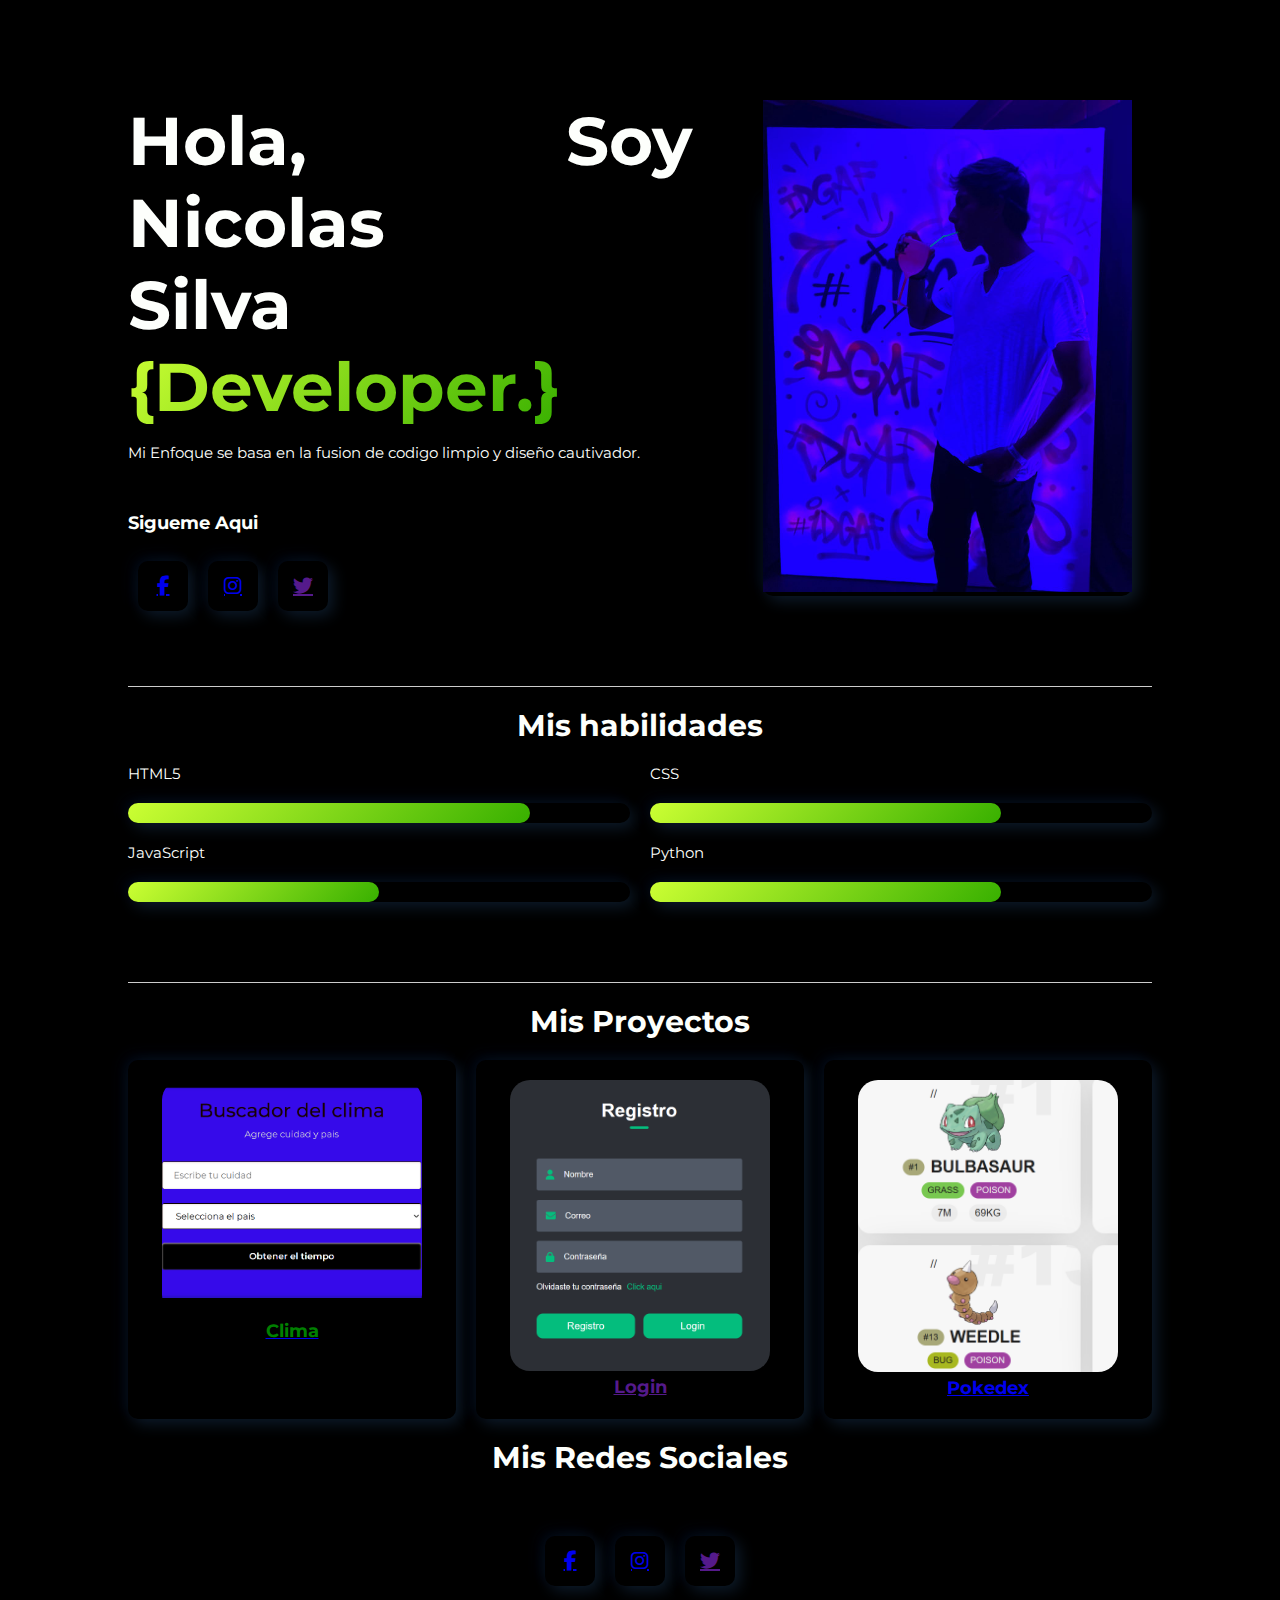
==== index.html @ 402456c5 "primer commit" ====
<!DOCTYPE html>
<html lang="es">
<head>
  <meta charset="UTF-8">
  <meta name="viewport" content="width=device-width, initial-scale=1.0">

      <!-- Font Awesome -->
      <link href="./assets/vendor/font-awesome/fontawesome.css" rel="stylesheet" />
      <link href="./assets/vendor/font-awesome/brands.css" rel="stylesheet" />
      <link href="./assets/vendor/font-awesome/solid.css" rel="stylesheet" />
      <!-- Normalize -->
      <link rel="stylesheet" href="./assets/vendor/normalize/normalize.css">
      <!-- bootstrap 5.3 -->
      <link rel="stylesheet" href="./assets/vendor/bootstrap/bootstrap.css">


  <link rel="stylesheet" href="https://cdnjs.cloudflare.com/ajax/libs/font-awesome/6.3.0/css/all.min.css">
  <link rel="stylesheet" href="./assets/css/style.css">
  
  <title>Document</title>
  
</head>
<body>



  <div class="container">
    
    
    <!-- MENU -->



    <!-- introduccion -->
    <div class="banner" id="home">
      
      
      <div class="content">
        <h1>
          Hola, Soy Nicolas <br> 
          Silva <div class="gradientText">
            <div class="job" data-job1="{Developer.}" data-job2="{FrondEnd.}"></div>
          </div>
        </h1>
        <p>
          Mi Enfoque se basa en la fusion de codigo limpio y diseño cautivador.
        </p>
        <div class="find">
          <h3>Sigueme Aqui</h3>
          <ul>
            <a href="https://web.facebook.com/nsilvacardenas1">
              <li><i class="fa-brands fa-facebook-f"></i></li>
            </a>
            <a href="https://www.instagram.com/nsilvacardenas1/">
              <li><i class="fa-brands fa-instagram"></i></li>
            </a>
            <a href="">
              <li><i class="fa-brands fa-twitter"></i></li>
            </a>
          </ul>
        </div> 
      </div>
      <div class="avatar">
        <img src="./assets/img/WhatsApp Image 2024-05-08 at 17.06.37 (2).jpeg" alt="">
      </div>
    </div>
    <div class="skill">
      <h1 class="title">Mis habilidades</h1>
      
      <div class="ListSkill">
         <div class="item">
            <div class="name">HTML5</div>
            <div class="evaluate" style="--point:80%"></div>
         </div>
         <div class="item">
           <div class="name">CSS</div>
           <div class="evaluate" style="--point:70%"></div>
         </div>
         <div class="item">
           <div class="name">JavaScript</div>
           <div class="evaluate" style="--point:50%"></div>
         </div>
         <div class="item">
           <div class="name">Python</div>
           <div class="evaluate" style="--point:70%"></div>
         </div>
      </div>
    </div>
    <div id="project">
      <h1 class="title">Mis Proyectos</h1>

      <div class="ListProyect">
        <div class="item w-600">
          <a href="http://127.0.0.1:5500/PortafolioWeb/clima.html">
          
            <img src="./assets/img/CLIMA.png" alt="">
            <div class="name" style="color: green;">Clima</div>
            
          
          </a>
        </div>

        <div class="item">
          <a href="">
          
            <img src="./assets/img/LOGIN.png" alt="">
            <div class="name">Login</div>


          </a>
        </div>

        <div class="item">
          <a href="http://127.0.0.1:5500/PortafolioWeb/Pokedex.html">

            <img src="./assets/img/pokedex.png" alt="">
            <div class="name">Pokedex</div>
          
          </a>
        </div>
      </div>
    </div>

    <div class="conta">
      <h1 class="title">Mis Redes Sociales</h1>
      <ul class="contact">
        <a href="https://web.facebook.com/nsilvacardenas1">
          <li><i class="fa-brands fa-facebook-f"></i></li>
        </a>
        <a href="https://www.instagram.com/nsilvacardenas1/">
          <li><i class="fa-brands fa-instagram"></i></li>
        </a>
        <a href="">
          <li><i class="fa-brands fa-twitter"></i></li>
        </a>
      </ul>
    </div>

  </div>


      <!-- Bootstrap JS -->
<script src="./assets/vendor/bootstrap/bootstrap.js"></script>
<!-- JQuery -->
<script src="./assets/vendor/jquery/jquery-3.7.1.min.js"></script>
<!-- Scripts personalizados -->
<script src="./assets/js/script.js"></script>
</body>
</html>
---- assets/css/style.css ----
@import url('https://fonts.googleapis.com/css2?family=Montserrat:ital,wght@0,100;0,200;0,300;0,400;0,500;0,600;0,700;0,800;0,900;1,100;1,200;1,300;1,400;1,500;1,600;1,700;1,800&display=swap');
@import url('https://fonts.googleapis.com/css2?family=Montserrat:ital,wght@0,100;0,200;0,300;0,400;0,500;0,600;0,700;0,800;0,900;1,100;1,200;1,300;1,400;1,500;1,600;1,700;1,800&display=swap');
.navbar {
    position: fixed;
    top: 0;
    left: 0;
    width: 100%;
    display: flex;
    justify-content: space-around;
    transition: 0.7s;
    padding: 10px 10px;
    z-index: 10;
}

.weather-content {
    box-shadow: rgba(0, 0, 0, 0.25) 0px 50px 100px -20px, rgba(0, 0, 0, 0.3) 0px 30px 60px -30px, rgba(10, 37, 64, 0.35) 0px -2px 6px 0px inset;
    max-width: 501px;
    text-align: center;
    padding: 20px 20px 50px;
    margin: 10% auto 0;
    background-color: #360aea;
    border-radius: 9px;
}
.weather-content h1{
    font-size: 34px;
    margin-bottom: 10px;
    color: #180101;
}
.weather-content p{
    color: #cfcfd9;
}
.result{
    margin-bottom: 8%;
}
.result p{
    margin: 5px 0 5px;
}
.result h2{
    font-size: 70px;
    line-height: 70px;
    margin: -10px 0 10px;
    color: #030000;
}
.result h5{
    font-size: 21px;
    margin: 2px;
    color: #fff;
}
form {
    display: flex;
    flex-direction: column;
}
form input[type="text"], form input[type="submit"], form select{
    width: 100%;
    margin: 0px 0 25px;
    display: inline-block;
    border: 1px solid #0e0000;
    box-shadow: inset 0 1px 3px #e0d1d1;
    border-radius: 4px;
    -webkit-box-sizing: border-box;
    -moz-box-sizing: border-box;
    box-sizing: border-box;
    padding-left: 20px;
    padding-right: 20px;
    padding-top: 12px;
    padding-bottom: 12px;
    font-family: 'Montserrat', sans-serif;
}
form input[type="submit"]{
    width: 100%;
    margin: 0 auto;
    cursor: pointer;
    background-color: #000000;
    border: none;
    color: #ffffff;
    font-weight: 600;
    transition: width 1s;
}
form input[type="submit"]:hover{
    width: 50%;
}
.alert-message {
    margin: 24px 0 0;
    color: red!important;
}
:root{
    --light: #011627;
    --color-text: #fdfffc;
    --box-shadow: 5px 5px 15px #0d1b2a, -5px -5px 15px #000814;  
    --gradiente: linear-gradient(-45deg, #38b000, #ccff33);
}    

body{
    color: var(--color-text);
    background-color: var(--light);
    margin: 0;
    font-family: 'Poppins', sans-serif;
    font-size: 15px;
}

.logo{
    text-align: center;
    cursor: pointer;
    
}

.container{
    width: 1200px;
    max-width: 80%;
    margin: auto;
}

.banner{
    margin-top: 100px;
    display: grid;
    grid-template-columns: 60% 40%;
    border-bottom: 1px solid #ccc;
    padding-bottom: 50px;
}

.banner .content{
    text-align: justify;
    padding-right: 50px;

}

.banner .content h1{
    font-size: 4.5em;
    margin: 0;
}

.gradientText{
    display: inline-block;
    background: var(--gradiente);
    background-clip: text;
    -webkit-text-fill-color: transparent;

}

.job{
    display: inline-block;
}

.job::before{
    content: attr(data-job1);
    overflow: hidden;
    display: inline-flex;
    animation: effectText 1s linear infinite alternate,
    changeText 4s linear infinite;
}

@keyframes effectText {
    from{
        max-width: 0;
    }to{
        max-width: 500px;
    }
}

@keyframes changeText {
    from{
        content: attr(data-job1);
    }to{
        content: attr(data-job2);
    }
}

.find{
    margin-top: 50px;

}
.find ul{
    padding: 0;
    list-style: none;
    display: flex;
}
.find ul li{
    width: 50px;
    height: 50px;
    box-shadow: var(--box-shadow);
    margin: 10px;
    border-radius: 10px;
    display: flex;
    justify-content: center;
    align-items: center;
    cursor: pointer;
    transition: all 0.5s;
    font-size: 20px;
}
.find ul li:hover{
    color: #fff;
    background-image: var(--gradiente);

}
.banner .avatar{
    position: relative;
    height: max-content;
    text-align: center;
}
.banner .avatar::before{
    position: absolute;
    width: 90%;
    height: 80%;
    content: '';
    z-index: -1;
    bottom: 0;
    border-radius: 10px;
    box-shadow: var(--box-shadow);
}

.banner img{
    width: 90%;
}

.title{
    text-align: center;
}
.ListSkill{
    display: grid;
    grid-template-columns: repeat(2,1fr);
    gap: 20px 20px;
    border-bottom: 1px solid #ccc;
    padding-bottom: 80px;

}
.ListSkill .evaluate{
    width: 100%;
    height: 20px;
    box-shadow: var(--box-shadow);
    border-radius: 10px;
    margin-top: 20px;
    position: relative;

}
.ListSkill .evaluate::before{
    position: absolute;
    width: var(--point);
    height: 100%;
    background-image: var(--gradiente);
    content: '';
    border-radius: 10px;
}
.ListProyect{
    display: grid;
    grid-template-columns: repeat(3,1fr);
    gap: 20px;
    border-bottom: 50px;
}

.ListProyect .item{
    text-align: center;
    box-shadow: var(--box-shadow);
    padding: 20px;
}
.ListProyect .item img{
    width: 90%;
    border-radius: 20px;
    cursor: pointer;
    transition: .5s ease;
}
.ListProyect .item img:hover{
    width: 80%;
}
.ListProyect .item{
    text-align: center;
    border-radius: 10px;
    font-weight: bold;
    font-size: large;
}
.contact{
    padding: 0;
    list-style: none;
    display: flex;
    justify-content: center;
    align-items: center;
    margin-top: 50px;
}
.contact li{
    width: 50px;
    height: 50px;
    box-shadow: var(--box-shadow);
    margin: 10px;
    border-radius: 10px;
    display: flex;
    justify-content: center;
    align-items: center;
    cursor: pointer;
    transition: all 0.5s;
    font-size: 20px;
}
.contact li:hover{
    background-image: var(--gradiente);
}

@media only screen and (max-width: 1024px){
    .banner{
        grid-template-columns: 40% 60%;
    }
    .banner .content h1{
        font-size: 2em;
    }
    .ListProyect{
        grid-template-columns: repeat(2,1fr);
    }
}
@media only screen and (max-width: 767px){
    .banner{
        grid-template-columns: 1fr;
    }
    .banner .content h1{
        font-size: 1.2em;
    }
    .banner .avatar{
        grid-row-start: 1;
    }
    .banner .content{
        padding-right: 0px;
    }
    .ListSkill,
    .ListProyect{
        grid-template-columns: 1fr;
    }
}

/*Importamos el archivo de las fuentes CSS para poder utilizarlas en nuestro proyecto solo con la propiedad font-family: ...*/
@import url('https://fonts.googleapis.com/css2?family=Montserrat:ital,wght@0,100;0,200;0,300;0,400;0,500;0,600;0,700;0,800;0,900;1,100;1,200;1,300;1,400;1,500;1,600;1,700;1,800&display=swap');
body{
    font-family: 'Montserrat', sans-serif;
    background-color: black;
}
.navbar {
    position: fixed;
    top: 0;
    left: 0;
    width: 100%;
    display: flex;
    justify-content: space-around;
    transition: 0.7s;
    padding: 10px 10px;
    z-index: 10;
}
.card-img{
    width: 200vh;
    
    height: 100vh;
}
.weather-content {
    box-shadow: rgba(0, 0, 0, 0.25) 0px 50px 100px -20px, rgba(0, 0, 0, 0.3) 0px 30px 60px -30px, rgba(10, 37, 64, 0.35) 0px -2px 6px 0px inset;
    max-width: 501px;
    text-align: center;
    padding: 20px 20px 50px;
    margin: 10% auto 0;
    background-color: #360aea;
    border-radius: 9px;
}
.weather-content h1{
    font-size: 34px;
    margin-bottom: 10px;
    color: #180101;
}
.weather-content p{
    color: #cfcfd9;
}
.result{
    margin-bottom: 8%;
}
.result p{
    margin: 5px 0 5px;
}
.result h2{
    font-size: 70px;
    line-height: 70px;
    margin: -10px 0 10px;
    color: #030000;
}
.result h5{
    font-size: 21px;
    margin: 2px;
    color: #fff;
}
form {
    display: flex;
    flex-direction: column;
}
form input[type="text"], form input[type="submit"], form select{
    width: 100%;
    margin: 0px 0 25px;
    display: inline-block;
    border: 1px solid #0e0000;
    box-shadow: inset 0 1px 3px #e0d1d1;
    border-radius: 4px;
    -webkit-box-sizing: border-box;
    -moz-box-sizing: border-box;
    box-sizing: border-box;
    padding-left: 20px;
    padding-right: 20px;
    padding-top: 12px;
    padding-bottom: 12px;
    font-family: 'Montserrat', sans-serif;
}
form input[type="submit"]{
    width: 100%;
    margin: 0 auto;
    cursor: pointer;
    background-color: #000000;
    border: none;
    color: #ffffff;
    font-weight: 600;
    transition: width 1s;
}
form input[type="submit"]:hover{
    width: 50%;
}
.alert-message {
    margin: 24px 0 0;
    color: red!important;
}
@import url('fonts.css');

@media (max-width: 576px) {
    #servicios-fila-2 {
        width:100% !important;
    }
    #servicios-fila-1 {
        width:100% !important;
    }

    #servicios-fila-3{
        flex-wrap:wrap !important;
        justify-content: center !important;
        text-align: center;
    }
}

@media (max-width:768px) {

    #intro, #equipo{
        width:90% !important;
        margin:auto;
    }
}    

/*=========================FOOTER================================*/

footer {
    background: #a11010;
    min-height: 100px;;
}
footer p{
    color:#ebeaf0;
    text-align:center;
}
#iconos  i {
    font-size: 26px;
    padding: 0 8px;
    color:#fcfcfc;
}


/*=========================CONTACTOS BACKGROUND================================*/

#bg-contactos{
    position: relative;
    top: -130px;
} 

 #seccion-contacto{
    background-color: #000000;
    min-height:500px;
    position:relative;
}

/*=========================CONTACTOS FORMULARIO================================*/

#contenedor-formulario{
    position:absolute;
    top:50%;
    left:50%;
    transform: translate(-50%, -50%);
    background-color: #000000;
    border-radius:5px;
    
}

#titulo-formulario {
    color: #f5ebeb;
}
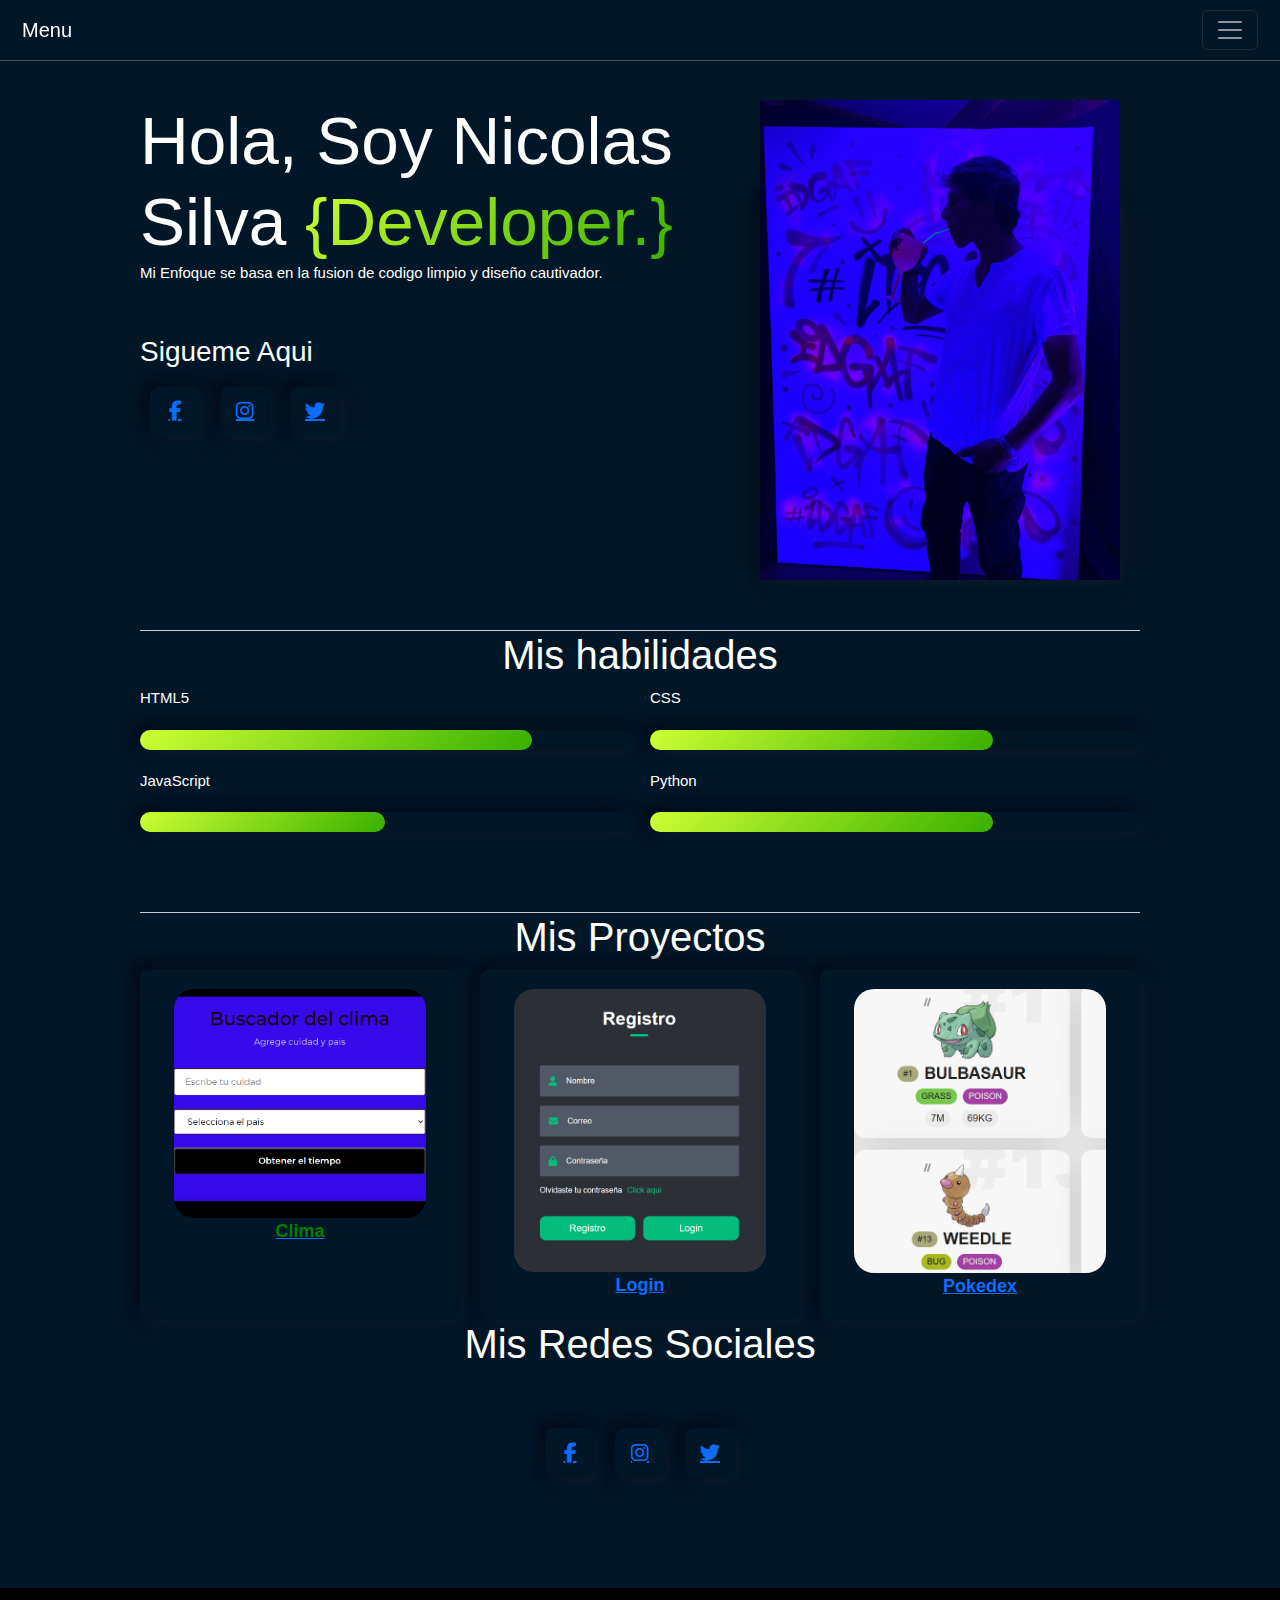
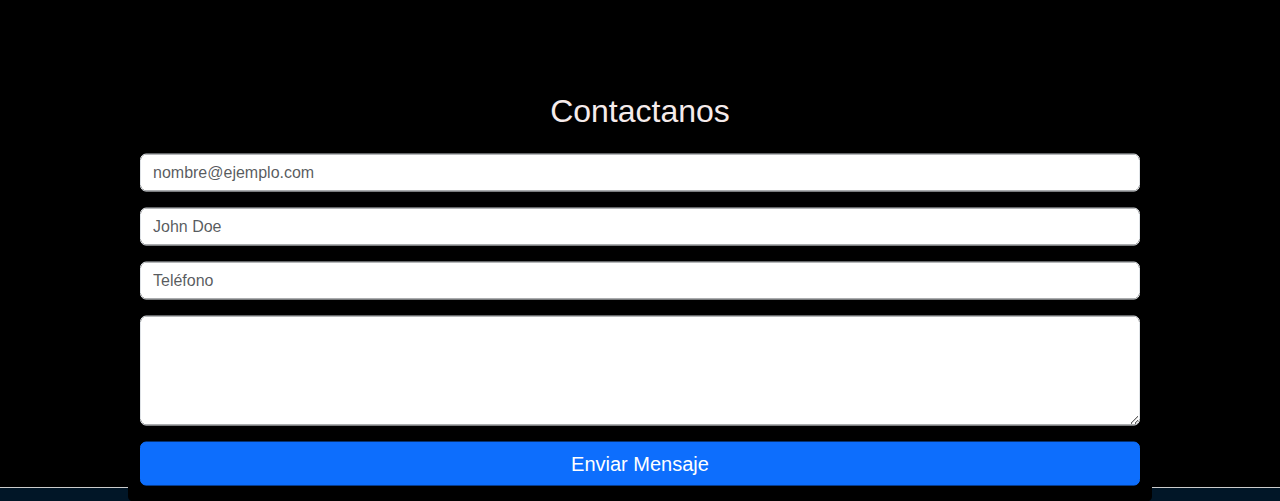
==== commit 19a1635a: "primer commit" ====
--- a/index.html
+++ b/index.html
@@ -13,22 +13,47 @@
       <!-- bootstrap 5.3 -->
       <link rel="stylesheet" href="./assets/vendor/bootstrap/bootstrap.css">
 
-
+   
   <link rel="stylesheet" href="https://cdnjs.cloudflare.com/ajax/libs/font-awesome/6.3.0/css/all.min.css">
   <link rel="stylesheet" href="./assets/css/style.css">
   
-  <title>Document</title>
+  <title>Portafolio Web</title>
   
 </head>
 <body>
-
-
+ <!-- MENU -->
+ <nav class="navbar border-bottom border-body" data-bs-theme="dark">
+  <div class="container-fluid">
+    <a class="navbar-brand" href="#">Menu</a>
+    <button class="navbar-toggler" type="button" data-bs-toggle="collapse" data-bs-target="#navbarNav" aria-controls="navbarNav" aria-expanded="false" aria-label="Toggle navigation">
+      <span class="navbar-toggler-icon"></span>
+    </button>
+    <div class="collapse navbar-collapse" id="navbarNav">
+      <ul class="navbar-nav ms-auto">
+        <li class="nav-item">
+          <a class="nav-link active" aria-current="page" href="#home">Home</a>
+        </li>
+        <li class="nav-item">
+          <a class="nav-link" href="#project">Proyectos</a>
+        </li>
+        <li class="nav-item">
+          <a class="nav-link" href="#seccion-contacto">Contactanos</a>
+        </li>
+        <li class="nav-item">
+          <a class="nav-link" href="#skills">Habilidades</a>
+        </li>
+        
+      </ul>
+    </div>
+  </div>
+</nav>
 
   <div class="container">
     
     
-    <!-- MENU -->
-
+   
+    
+  
 
 
     <!-- introduccion -->
@@ -64,7 +89,7 @@
         <img src="./assets/img/WhatsApp Image 2024-05-08 at 17.06.37 (2).jpeg" alt="">
       </div>
     </div>
-    <div class="skill">
+    <div class="skill" id="skills">
       <h1 class="title">Mis habilidades</h1>
       
       <div class="ListSkill">
@@ -91,7 +116,7 @@
 
       <div class="ListProyect">
         <div class="item w-600">
-          <a href="http://127.0.0.1:5500/PortafolioWeb/clima.html">
+          <a href="./clima.html">
           
             <img src="./assets/img/CLIMA.png" alt="">
             <div class="name" style="color: green;">Clima</div>
@@ -101,7 +126,7 @@
         </div>
 
         <div class="item">
-          <a href="">
+          <a href="./Registro.html">
           
             <img src="./assets/img/LOGIN.png" alt="">
             <div class="name">Login</div>
@@ -111,7 +136,7 @@
         </div>
 
         <div class="item">
-          <a href="http://127.0.0.1:5500/PortafolioWeb/Pokedex.html">
+          <a href="./Pokedex.html">
 
             <img src="./assets/img/pokedex.png" alt="">
             <div class="name">Pokedex</div>
@@ -121,7 +146,11 @@
       </div>
     </div>
 
-    <div class="conta">
+  
+    
+
+    
+      </div>
       <h1 class="title">Mis Redes Sociales</h1>
       <ul class="contact">
         <a href="https://web.facebook.com/nsilvacardenas1">
@@ -136,7 +165,67 @@
       </ul>
     </div>
 
+
+  
+    
+
   </div>
+
+                         <!-- SECCION CONTACTOS-->
+
+
+<section id="seccion-contacto" class="banner">
+  
+
+
+
+  <!-- CONTENEDOR DEL FORMULARIO -->
+
+
+<div class="container  my-5" id="contenedor-formulario">
+<div class="text-center mb-4" id="titulo-formulario">
+<div><img src="" alt="" class="img-fluid ps-5"></div>
+<h2>Contactanos</h2>
+</div>
+
+
+
+<form   method="POST" data-netlify="true" action="#">     
+<div class= "mb-3">           
+<input type="email" class="form-control" id="email" name="email" placeholder="nombre@ejemplo.com">
+</div>
+
+
+<div class="mb-3">            
+<input type="input" class="form-control" id="name" name="name" placeholder="John Doe">
+</div>
+
+
+<div class="mb-3">
+<input type="tel" class="form-control" name="phone" id="phone" placeholder="Teléfono">
+</div>
+
+<div class="mb-3">       
+<textarea class="form-control" name="message" id="message" rows="4"></textarea>
+</div>
+
+<div class="mb-3">
+<button type="submit" class=" btn btn-primary w-100 fs-5">Enviar Mensaje</button>
+</div>
+
+</form>
+
+
+
+
+
+
+
+
+</div>
+</section>
+
+
 
 
       <!-- Bootstrap JS -->
--- a/assets/vendor/font-awesome/brands.css
+++ b/assets/vendor/font-awesome/brands.css
@@ -0,0 +1,1594 @@
+/*!
+ * Font Awesome Free 6.5.2 by @fontawesome - https://fontawesome.com
+ * License - https://fontawesome.com/license/free (Icons: CC BY 4.0, Fonts: SIL OFL 1.1, Code: MIT License)
+ * Copyright 2024 Fonticons, Inc.
+ */
+:root, :host {
+  --fa-style-family-brands: 'Font Awesome 6 Brands';
+  --fa-font-brands: normal 400 1em/1 'Font Awesome 6 Brands'; }
+
+@font-face {
+  font-family: 'Font Awesome 6 Brands';
+  font-style: normal;
+  font-weight: 400;
+  font-display: block;
+  src: url("../webfonts/fa-brands-400.woff2") format("woff2"), url("../webfonts/fa-brands-400.ttf") format("truetype"); }
+
+.fab,
+.fa-brands {
+  font-weight: 400; }
+
+.fa-monero:before {
+  content: "\f3d0"; }
+
+.fa-hooli:before {
+  content: "\f427"; }
+
+.fa-yelp:before {
+  content: "\f1e9"; }
+
+.fa-cc-visa:before {
+  content: "\f1f0"; }
+
+.fa-lastfm:before {
+  content: "\f202"; }
+
+.fa-shopware:before {
+  content: "\f5b5"; }
+
+.fa-creative-commons-nc:before {
+  content: "\f4e8"; }
+
+.fa-aws:before {
+  content: "\f375"; }
+
+.fa-redhat:before {
+  content: "\f7bc"; }
+
+.fa-yoast:before {
+  content: "\f2b1"; }
+
+.fa-cloudflare:before {
+  content: "\e07d"; }
+
+.fa-ups:before {
+  content: "\f7e0"; }
+
+.fa-pixiv:before {
+  content: "\e640"; }
+
+.fa-wpexplorer:before {
+  content: "\f2de"; }
+
+.fa-dyalog:before {
+  content: "\f399"; }
+
+.fa-bity:before {
+  content: "\f37a"; }
+
+.fa-stackpath:before {
+  content: "\f842"; }
+
+.fa-buysellads:before {
+  content: "\f20d"; }
+
+.fa-first-order:before {
+  content: "\f2b0"; }
+
+.fa-modx:before {
+  content: "\f285"; }
+
+.fa-guilded:before {
+  content: "\e07e"; }
+
+.fa-vnv:before {
+  content: "\f40b"; }
+
+.fa-square-js:before {
+  content: "\f3b9"; }
+
+.fa-js-square:before {
+  content: "\f3b9"; }
+
+.fa-microsoft:before {
+  content: "\f3ca"; }
+
+.fa-qq:before {
+  content: "\f1d6"; }
+
+.fa-orcid:before {
+  content: "\f8d2"; }
+
+.fa-java:before {
+  content: "\f4e4"; }
+
+.fa-invision:before {
+  content: "\f7b0"; }
+
+.fa-creative-commons-pd-alt:before {
+  content: "\f4ed"; }
+
+.fa-centercode:before {
+  content: "\f380"; }
+
+.fa-glide-g:before {
+  content: "\f2a6"; }
+
+.fa-drupal:before {
+  content: "\f1a9"; }
+
+.fa-jxl:before {
+  content: "\e67b"; }
+
+.fa-hire-a-helper:before {
+  content: "\f3b0"; }
+
+.fa-creative-commons-by:before {
+  content: "\f4e7"; }
+
+.fa-unity:before {
+  content: "\e049"; }
+
+.fa-whmcs:before {
+  content: "\f40d"; }
+
+.fa-rocketchat:before {
+  content: "\f3e8"; }
+
+.fa-vk:before {
+  content: "\f189"; }
+
+.fa-untappd:before {
+  content: "\f405"; }
+
+.fa-mailchimp:before {
+  content: "\f59e"; }
+
+.fa-css3-alt:before {
+  content: "\f38b"; }
+
+.fa-square-reddit:before {
+  content: "\f1a2"; }
+
+.fa-reddit-square:before {
+  content: "\f1a2"; }
+
+.fa-vimeo-v:before {
+  content: "\f27d"; }
+
+.fa-contao:before {
+  content: "\f26d"; }
+
+.fa-square-font-awesome:before {
+  content: "\e5ad"; }
+
+.fa-deskpro:before {
+  content: "\f38f"; }
+
+.fa-brave:before {
+  content: "\e63c"; }
+
+.fa-sistrix:before {
+  content: "\f3ee"; }
+
+.fa-square-instagram:before {
+  content: "\e055"; }
+
+.fa-instagram-square:before {
+  content: "\e055"; }
+
+.fa-battle-net:before {
+  content: "\f835"; }
+
+.fa-the-red-yeti:before {
+  content: "\f69d"; }
+
+.fa-square-hacker-news:before {
+  content: "\f3af"; }
+
+.fa-hacker-news-square:before {
+  content: "\f3af"; }
+
+.fa-edge:before {
+  content: "\f282"; }
+
+.fa-threads:before {
+  content: "\e618"; }
+
+.fa-napster:before {
+  content: "\f3d2"; }
+
+.fa-square-snapchat:before {
+  content: "\f2ad"; }
+
+.fa-snapchat-square:before {
+  content: "\f2ad"; }
+
+.fa-google-plus-g:before {
+  content: "\f0d5"; }
+
+.fa-artstation:before {
+  content: "\f77a"; }
+
+.fa-markdown:before {
+  content: "\f60f"; }
+
+.fa-sourcetree:before {
+  content: "\f7d3"; }
+
+.fa-google-plus:before {
+  content: "\f2b3"; }
+
+.fa-diaspora:before {
+  content: "\f791"; }
+
+.fa-foursquare:before {
+  content: "\f180"; }
+
+.fa-stack-overflow:before {
+  content: "\f16c"; }
+
+.fa-github-alt:before {
+  content: "\f113"; }
+
+.fa-phoenix-squadron:before {
+  content: "\f511"; }
+
+.fa-pagelines:before {
+  content: "\f18c"; }
+
+.fa-algolia:before {
+  content: "\f36c"; }
+
+.fa-red-river:before {
+  content: "\f3e3"; }
+
+.fa-creative-commons-sa:before {
+  content: "\f4ef"; }
+
+.fa-safari:before {
+  content: "\f267"; }
+
+.fa-google:before {
+  content: "\f1a0"; }
+
+.fa-square-font-awesome-stroke:before {
+  content: "\f35c"; }
+
+.fa-font-awesome-alt:before {
+  content: "\f35c"; }
+
+.fa-atlassian:before {
+  content: "\f77b"; }
+
+.fa-linkedin-in:before {
+  content: "\f0e1"; }
+
+.fa-digital-ocean:before {
+  content: "\f391"; }
+
+.fa-nimblr:before {
+  content: "\f5a8"; }
+
+.fa-chromecast:before {
+  content: "\f838"; }
+
+.fa-evernote:before {
+  content: "\f839"; }
+
+.fa-hacker-news:before {
+  content: "\f1d4"; }
+
+.fa-creative-commons-sampling:before {
+  content: "\f4f0"; }
+
+.fa-adversal:before {
+  content: "\f36a"; }
+
+.fa-creative-commons:before {
+  content: "\f25e"; }
+
+.fa-watchman-monitoring:before {
+  content: "\e087"; }
+
+.fa-fonticons:before {
+  content: "\f280"; }
+
+.fa-weixin:before {
+  content: "\f1d7"; }
+
+.fa-shirtsinbulk:before {
+  content: "\f214"; }
+
+.fa-codepen:before {
+  content: "\f1cb"; }
+
+.fa-git-alt:before {
+  content: "\f841"; }
+
+.fa-lyft:before {
+  content: "\f3c3"; }
+
+.fa-rev:before {
+  content: "\f5b2"; }
+
+.fa-windows:before {
+  content: "\f17a"; }
+
+.fa-wizards-of-the-coast:before {
+  content: "\f730"; }
+
+.fa-square-viadeo:before {
+  content: "\f2aa"; }
+
+.fa-viadeo-square:before {
+  content: "\f2aa"; }
+
+.fa-meetup:before {
+  content: "\f2e0"; }
+
+.fa-centos:before {
+  content: "\f789"; }
+
+.fa-adn:before {
+  content: "\f170"; }
+
+.fa-cloudsmith:before {
+  content: "\f384"; }
+
+.fa-opensuse:before {
+  content: "\e62b"; }
+
+.fa-pied-piper-alt:before {
+  content: "\f1a8"; }
+
+.fa-square-dribbble:before {
+  content: "\f397"; }
+
+.fa-dribbble-square:before {
+  content: "\f397"; }
+
+.fa-codiepie:before {
+  content: "\f284"; }
+
+.fa-node:before {
+  content: "\f419"; }
+
+.fa-mix:before {
+  content: "\f3cb"; }
+
+.fa-steam:before {
+  content: "\f1b6"; }
+
+.fa-cc-apple-pay:before {
+  content: "\f416"; }
+
+.fa-scribd:before {
+  content: "\f28a"; }
+
+.fa-debian:before {
+  content: "\e60b"; }
+
+.fa-openid:before {
+  content: "\f19b"; }
+
+.fa-instalod:before {
+  content: "\e081"; }
+
+.fa-expeditedssl:before {
+  content: "\f23e"; }
+
+.fa-sellcast:before {
+  content: "\f2da"; }
+
+.fa-square-twitter:before {
+  content: "\f081"; }
+
+.fa-twitter-square:before {
+  content: "\f081"; }
+
+.fa-r-project:before {
+  content: "\f4f7"; }
+
+.fa-delicious:before {
+  content: "\f1a5"; }
+
+.fa-freebsd:before {
+  content: "\f3a4"; }
+
+.fa-vuejs:before {
+  content: "\f41f"; }
+
+.fa-accusoft:before {
+  content: "\f369"; }
+
+.fa-ioxhost:before {
+  content: "\f208"; }
+
+.fa-fonticons-fi:before {
+  content: "\f3a2"; }
+
+.fa-app-store:before {
+  content: "\f36f"; }
+
+.fa-cc-mastercard:before {
+  content: "\f1f1"; }
+
+.fa-itunes-note:before {
+  content: "\f3b5"; }
+
+.fa-golang:before {
+  content: "\e40f"; }
+
+.fa-kickstarter:before {
+  content: "\f3bb"; }
+
+.fa-square-kickstarter:before {
+  content: "\f3bb"; }
+
+.fa-grav:before {
+  content: "\f2d6"; }
+
+.fa-weibo:before {
+  content: "\f18a"; }
+
+.fa-uncharted:before {
+  content: "\e084"; }
+
+.fa-firstdraft:before {
+  content: "\f3a1"; }
+
+.fa-square-youtube:before {
+  content: "\f431"; }
+
+.fa-youtube-square:before {
+  content: "\f431"; }
+
+.fa-wikipedia-w:before {
+  content: "\f266"; }
+
+.fa-wpressr:before {
+  content: "\f3e4"; }
+
+.fa-rendact:before {
+  content: "\f3e4"; }
+
+.fa-angellist:before {
+  content: "\f209"; }
+
+.fa-galactic-republic:before {
+  content: "\f50c"; }
+
+.fa-nfc-directional:before {
+  content: "\e530"; }
+
+.fa-skype:before {
+  content: "\f17e"; }
+
+.fa-joget:before {
+  content: "\f3b7"; }
+
+.fa-fedora:before {
+  content: "\f798"; }
+
+.fa-stripe-s:before {
+  content: "\f42a"; }
+
+.fa-meta:before {
+  content: "\e49b"; }
+
+.fa-laravel:before {
+  content: "\f3bd"; }
+
+.fa-hotjar:before {
+  content: "\f3b1"; }
+
+.fa-bluetooth-b:before {
+  content: "\f294"; }
+
+.fa-square-letterboxd:before {
+  content: "\e62e"; }
+
+.fa-sticker-mule:before {
+  content: "\f3f7"; }
+
+.fa-creative-commons-zero:before {
+  content: "\f4f3"; }
+
+.fa-hips:before {
+  content: "\f452"; }
+
+.fa-behance:before {
+  content: "\f1b4"; }
+
+.fa-reddit:before {
+  content: "\f1a1"; }
+
+.fa-discord:before {
+  content: "\f392"; }
+
+.fa-chrome:before {
+  content: "\f268"; }
+
+.fa-app-store-ios:before {
+  content: "\f370"; }
+
+.fa-cc-discover:before {
+  content: "\f1f2"; }
+
+.fa-wpbeginner:before {
+  content: "\f297"; }
+
+.fa-confluence:before {
+  content: "\f78d"; }
+
+.fa-shoelace:before {
+  content: "\e60c"; }
+
+.fa-mdb:before {
+  content: "\f8ca"; }
+
+.fa-dochub:before {
+  content: "\f394"; }
+
+.fa-accessible-icon:before {
+  content: "\f368"; }
+
+.fa-ebay:before {
+  content: "\f4f4"; }
+
+.fa-amazon:before {
+  content: "\f270"; }
+
+.fa-unsplash:before {
+  content: "\e07c"; }
+
+.fa-yarn:before {
+  content: "\f7e3"; }
+
+.fa-square-steam:before {
+  content: "\f1b7"; }
+
+.fa-steam-square:before {
+  content: "\f1b7"; }
+
+.fa-500px:before {
+  content: "\f26e"; }
+
+.fa-square-vimeo:before {
+  content: "\f194"; }
+
+.fa-vimeo-square:before {
+  content: "\f194"; }
+
+.fa-asymmetrik:before {
+  content: "\f372"; }
+
+.fa-font-awesome:before {
+  content: "\f2b4"; }
+
+.fa-font-awesome-flag:before {
+  content: "\f2b4"; }
+
+.fa-font-awesome-logo-full:before {
+  content: "\f2b4"; }
+
+.fa-gratipay:before {
+  content: "\f184"; }
+
+.fa-apple:before {
+  content: "\f179"; }
+
+.fa-hive:before {
+  content: "\e07f"; }
+
+.fa-gitkraken:before {
+  content: "\f3a6"; }
+
+.fa-keybase:before {
+  content: "\f4f5"; }
+
+.fa-apple-pay:before {
+  content: "\f415"; }
+
+.fa-padlet:before {
+  content: "\e4a0"; }
+
+.fa-amazon-pay:before {
+  content: "\f42c"; }
+
+.fa-square-github:before {
+  content: "\f092"; }
+
+.fa-github-square:before {
+  content: "\f092"; }
+
+.fa-stumbleupon:before {
+  content: "\f1a4"; }
+
+.fa-fedex:before {
+  content: "\f797"; }
+
+.fa-phoenix-framework:before {
+  content: "\f3dc"; }
+
+.fa-shopify:before {
+  content: "\e057"; }
+
+.fa-neos:before {
+  content: "\f612"; }
+
+.fa-square-threads:before {
+  content: "\e619"; }
+
+.fa-hackerrank:before {
+  content: "\f5f7"; }
+
+.fa-researchgate:before {
+  content: "\f4f8"; }
+
+.fa-swift:before {
+  content: "\f8e1"; }
+
+.fa-angular:before {
+  content: "\f420"; }
+
+.fa-speakap:before {
+  content: "\f3f3"; }
+
+.fa-angrycreative:before {
+  content: "\f36e"; }
+
+.fa-y-combinator:before {
+  content: "\f23b"; }
+
+.fa-empire:before {
+  content: "\f1d1"; }
+
+.fa-envira:before {
+  content: "\f299"; }
+
+.fa-google-scholar:before {
+  content: "\e63b"; }
+
+.fa-square-gitlab:before {
+  content: "\e5ae"; }
+
+.fa-gitlab-square:before {
+  content: "\e5ae"; }
+
+.fa-studiovinari:before {
+  content: "\f3f8"; }
+
+.fa-pied-piper:before {
+  content: "\f2ae"; }
+
+.fa-wordpress:before {
+  content: "\f19a"; }
+
+.fa-product-hunt:before {
+  content: "\f288"; }
+
+.fa-firefox:before {
+  content: "\f269"; }
+
+.fa-linode:before {
+  content: "\f2b8"; }
+
+.fa-goodreads:before {
+  content: "\f3a8"; }
+
+.fa-square-odnoklassniki:before {
+  content: "\f264"; }
+
+.fa-odnoklassniki-square:before {
+  content: "\f264"; }
+
+.fa-jsfiddle:before {
+  content: "\f1cc"; }
+
+.fa-sith:before {
+  content: "\f512"; }
+
+.fa-themeisle:before {
+  content: "\f2b2"; }
+
+.fa-page4:before {
+  content: "\f3d7"; }
+
+.fa-hashnode:before {
+  content: "\e499"; }
+
+.fa-react:before {
+  content: "\f41b"; }
+
+.fa-cc-paypal:before {
+  content: "\f1f4"; }
+
+.fa-squarespace:before {
+  content: "\f5be"; }
+
+.fa-cc-stripe:before {
+  content: "\f1f5"; }
+
+.fa-creative-commons-share:before {
+  content: "\f4f2"; }
+
+.fa-bitcoin:before {
+  content: "\f379"; }
+
+.fa-keycdn:before {
+  content: "\f3ba"; }
+
+.fa-opera:before {
+  content: "\f26a"; }
+
+.fa-itch-io:before {
+  content: "\f83a"; }
+
+.fa-umbraco:before {
+  content: "\f8e8"; }
+
+.fa-galactic-senate:before {
+  content: "\f50d"; }
+
+.fa-ubuntu:before {
+  content: "\f7df"; }
+
+.fa-draft2digital:before {
+  content: "\f396"; }
+
+.fa-stripe:before {
+  content: "\f429"; }
+
+.fa-houzz:before {
+  content: "\f27c"; }
+
+.fa-gg:before {
+  content: "\f260"; }
+
+.fa-dhl:before {
+  content: "\f790"; }
+
+.fa-square-pinterest:before {
+  content: "\f0d3"; }
+
+.fa-pinterest-square:before {
+  content: "\f0d3"; }
+
+.fa-xing:before {
+  content: "\f168"; }
+
+.fa-blackberry:before {
+  content: "\f37b"; }
+
+.fa-creative-commons-pd:before {
+  content: "\f4ec"; }
+
+.fa-playstation:before {
+  content: "\f3df"; }
+
+.fa-quinscape:before {
+  content: "\f459"; }
+
+.fa-less:before {
+  content: "\f41d"; }
+
+.fa-blogger-b:before {
+  content: "\f37d"; }
+
+.fa-opencart:before {
+  content: "\f23d"; }
+
+.fa-vine:before {
+  content: "\f1ca"; }
+
+.fa-signal-messenger:before {
+  content: "\e663"; }
+
+.fa-paypal:before {
+  content: "\f1ed"; }
+
+.fa-gitlab:before {
+  content: "\f296"; }
+
+.fa-typo3:before {
+  content: "\f42b"; }
+
+.fa-reddit-alien:before {
+  content: "\f281"; }
+
+.fa-yahoo:before {
+  content: "\f19e"; }
+
+.fa-dailymotion:before {
+  content: "\e052"; }
+
+.fa-affiliatetheme:before {
+  content: "\f36b"; }
+
+.fa-pied-piper-pp:before {
+  content: "\f1a7"; }
+
+.fa-bootstrap:before {
+  content: "\f836"; }
+
+.fa-odnoklassniki:before {
+  content: "\f263"; }
+
+.fa-nfc-symbol:before {
+  content: "\e531"; }
+
+.fa-mintbit:before {
+  content: "\e62f"; }
+
+.fa-ethereum:before {
+  content: "\f42e"; }
+
+.fa-speaker-deck:before {
+  content: "\f83c"; }
+
+.fa-creative-commons-nc-eu:before {
+  content: "\f4e9"; }
+
+.fa-patreon:before {
+  content: "\f3d9"; }
+
+.fa-avianex:before {
+  content: "\f374"; }
+
+.fa-ello:before {
+  content: "\f5f1"; }
+
+.fa-gofore:before {
+  content: "\f3a7"; }
+
+.fa-bimobject:before {
+  content: "\f378"; }
+
+.fa-brave-reverse:before {
+  content: "\e63d"; }
+
+.fa-facebook-f:before {
+  content: "\f39e"; }
+
+.fa-square-google-plus:before {
+  content: "\f0d4"; }
+
+.fa-google-plus-square:before {
+  content: "\f0d4"; }
+
+.fa-web-awesome:before {
+  content: "\e682"; }
+
+.fa-mandalorian:before {
+  content: "\f50f"; }
+
+.fa-first-order-alt:before {
+  content: "\f50a"; }
+
+.fa-osi:before {
+  content: "\f41a"; }
+
+.fa-google-wallet:before {
+  content: "\f1ee"; }
+
+.fa-d-and-d-beyond:before {
+  content: "\f6ca"; }
+
+.fa-periscope:before {
+  content: "\f3da"; }
+
+.fa-fulcrum:before {
+  content: "\f50b"; }
+
+.fa-cloudscale:before {
+  content: "\f383"; }
+
+.fa-forumbee:before {
+  content: "\f211"; }
+
+.fa-mizuni:before {
+  content: "\f3cc"; }
+
+.fa-schlix:before {
+  content: "\f3ea"; }
+
+.fa-square-xing:before {
+  content: "\f169"; }
+
+.fa-xing-square:before {
+  content: "\f169"; }
+
+.fa-bandcamp:before {
+  content: "\f2d5"; }
+
+.fa-wpforms:before {
+  content: "\f298"; }
+
+.fa-cloudversify:before {
+  content: "\f385"; }
+
+.fa-usps:before {
+  content: "\f7e1"; }
+
+.fa-megaport:before {
+  content: "\f5a3"; }
+
+.fa-magento:before {
+  content: "\f3c4"; }
+
+.fa-spotify:before {
+  content: "\f1bc"; }
+
+.fa-optin-monster:before {
+  content: "\f23c"; }
+
+.fa-fly:before {
+  content: "\f417"; }
+
+.fa-aviato:before {
+  content: "\f421"; }
+
+.fa-itunes:before {
+  content: "\f3b4"; }
+
+.fa-cuttlefish:before {
+  content: "\f38c"; }
+
+.fa-blogger:before {
+  content: "\f37c"; }
+
+.fa-flickr:before {
+  content: "\f16e"; }
+
+.fa-viber:before {
+  content: "\f409"; }
+
+.fa-soundcloud:before {
+  content: "\f1be"; }
+
+.fa-digg:before {
+  content: "\f1a6"; }
+
+.fa-tencent-weibo:before {
+  content: "\f1d5"; }
+
+.fa-letterboxd:before {
+  content: "\e62d"; }
+
+.fa-symfony:before {
+  content: "\f83d"; }
+
+.fa-maxcdn:before {
+  content: "\f136"; }
+
+.fa-etsy:before {
+  content: "\f2d7"; }
+
+.fa-facebook-messenger:before {
+  content: "\f39f"; }
+
+.fa-audible:before {
+  content: "\f373"; }
+
+.fa-think-peaks:before {
+  content: "\f731"; }
+
+.fa-bilibili:before {
+  content: "\e3d9"; }
+
+.fa-erlang:before {
+  content: "\f39d"; }
+
+.fa-x-twitter:before {
+  content: "\e61b"; }
+
+.fa-cotton-bureau:before {
+  content: "\f89e"; }
+
+.fa-dashcube:before {
+  content: "\f210"; }
+
+.fa-42-group:before {
+  content: "\e080"; }
+
+.fa-innosoft:before {
+  content: "\e080"; }
+
+.fa-stack-exchange:before {
+  content: "\f18d"; }
+
+.fa-elementor:before {
+  content: "\f430"; }
+
+.fa-square-pied-piper:before {
+  content: "\e01e"; }
+
+.fa-pied-piper-square:before {
+  content: "\e01e"; }
+
+.fa-creative-commons-nd:before {
+  content: "\f4eb"; }
+
+.fa-palfed:before {
+  content: "\f3d8"; }
+
+.fa-superpowers:before {
+  content: "\f2dd"; }
+
+.fa-resolving:before {
+  content: "\f3e7"; }
+
+.fa-xbox:before {
+  content: "\f412"; }
+
+.fa-square-web-awesome-stroke:before {
+  content: "\e684"; }
+
+.fa-searchengin:before {
+  content: "\f3eb"; }
+
+.fa-tiktok:before {
+  content: "\e07b"; }
+
+.fa-square-facebook:before {
+  content: "\f082"; }
+
+.fa-facebook-square:before {
+  content: "\f082"; }
+
+.fa-renren:before {
+  content: "\f18b"; }
+
+.fa-linux:before {
+  content: "\f17c"; }
+
+.fa-glide:before {
+  content: "\f2a5"; }
+
+.fa-linkedin:before {
+  content: "\f08c"; }
+
+.fa-hubspot:before {
+  content: "\f3b2"; }
+
+.fa-deploydog:before {
+  content: "\f38e"; }
+
+.fa-twitch:before {
+  content: "\f1e8"; }
+
+.fa-ravelry:before {
+  content: "\f2d9"; }
+
+.fa-mixer:before {
+  content: "\e056"; }
+
+.fa-square-lastfm:before {
+  content: "\f203"; }
+
+.fa-lastfm-square:before {
+  content: "\f203"; }
+
+.fa-vimeo:before {
+  content: "\f40a"; }
+
+.fa-mendeley:before {
+  content: "\f7b3"; }
+
+.fa-uniregistry:before {
+  content: "\f404"; }
+
+.fa-figma:before {
+  content: "\f799"; }
+
+.fa-creative-commons-remix:before {
+  content: "\f4ee"; }
+
+.fa-cc-amazon-pay:before {
+  content: "\f42d"; }
+
+.fa-dropbox:before {
+  content: "\f16b"; }
+
+.fa-instagram:before {
+  content: "\f16d"; }
+
+.fa-cmplid:before {
+  content: "\e360"; }
+
+.fa-upwork:before {
+  content: "\e641"; }
+
+.fa-facebook:before {
+  content: "\f09a"; }
+
+.fa-gripfire:before {
+  content: "\f3ac"; }
+
+.fa-jedi-order:before {
+  content: "\f50e"; }
+
+.fa-uikit:before {
+  content: "\f403"; }
+
+.fa-fort-awesome-alt:before {
+  content: "\f3a3"; }
+
+.fa-phabricator:before {
+  content: "\f3db"; }
+
+.fa-ussunnah:before {
+  content: "\f407"; }
+
+.fa-earlybirds:before {
+  content: "\f39a"; }
+
+.fa-trade-federation:before {
+  content: "\f513"; }
+
+.fa-autoprefixer:before {
+  content: "\f41c"; }
+
+.fa-whatsapp:before {
+  content: "\f232"; }
+
+.fa-square-upwork:before {
+  content: "\e67c"; }
+
+.fa-slideshare:before {
+  content: "\f1e7"; }
+
+.fa-google-play:before {
+  content: "\f3ab"; }
+
+.fa-viadeo:before {
+  content: "\f2a9"; }
+
+.fa-line:before {
+  content: "\f3c0"; }
+
+.fa-google-drive:before {
+  content: "\f3aa"; }
+
+.fa-servicestack:before {
+  content: "\f3ec"; }
+
+.fa-simplybuilt:before {
+  content: "\f215"; }
+
+.fa-bitbucket:before {
+  content: "\f171"; }
+
+.fa-imdb:before {
+  content: "\f2d8"; }
+
+.fa-deezer:before {
+  content: "\e077"; }
+
+.fa-raspberry-pi:before {
+  content: "\f7bb"; }
+
+.fa-jira:before {
+  content: "\f7b1"; }
+
+.fa-docker:before {
+  content: "\f395"; }
+
+.fa-screenpal:before {
+  content: "\e570"; }
+
+.fa-bluetooth:before {
+  content: "\f293"; }
+
+.fa-gitter:before {
+  content: "\f426"; }
+
+.fa-d-and-d:before {
+  content: "\f38d"; }
+
+.fa-microblog:before {
+  content: "\e01a"; }
+
+.fa-cc-diners-club:before {
+  content: "\f24c"; }
+
+.fa-gg-circle:before {
+  content: "\f261"; }
+
+.fa-pied-piper-hat:before {
+  content: "\f4e5"; }
+
+.fa-kickstarter-k:before {
+  content: "\f3bc"; }
+
+.fa-yandex:before {
+  content: "\f413"; }
+
+.fa-readme:before {
+  content: "\f4d5"; }
+
+.fa-html5:before {
+  content: "\f13b"; }
+
+.fa-sellsy:before {
+  content: "\f213"; }
+
+.fa-square-web-awesome:before {
+  content: "\e683"; }
+
+.fa-sass:before {
+  content: "\f41e"; }
+
+.fa-wirsindhandwerk:before {
+  content: "\e2d0"; }
+
+.fa-wsh:before {
+  content: "\e2d0"; }
+
+.fa-buromobelexperte:before {
+  content: "\f37f"; }
+
+.fa-salesforce:before {
+  content: "\f83b"; }
+
+.fa-octopus-deploy:before {
+  content: "\e082"; }
+
+.fa-medapps:before {
+  content: "\f3c6"; }
+
+.fa-ns8:before {
+  content: "\f3d5"; }
+
+.fa-pinterest-p:before {
+  content: "\f231"; }
+
+.fa-apper:before {
+  content: "\f371"; }
+
+.fa-fort-awesome:before {
+  content: "\f286"; }
+
+.fa-waze:before {
+  content: "\f83f"; }
+
+.fa-bluesky:before {
+  content: "\e671"; }
+
+.fa-cc-jcb:before {
+  content: "\f24b"; }
+
+.fa-snapchat:before {
+  content: "\f2ab"; }
+
+.fa-snapchat-ghost:before {
+  content: "\f2ab"; }
+
+.fa-fantasy-flight-games:before {
+  content: "\f6dc"; }
+
+.fa-rust:before {
+  content: "\e07a"; }
+
+.fa-wix:before {
+  content: "\f5cf"; }
+
+.fa-square-behance:before {
+  content: "\f1b5"; }
+
+.fa-behance-square:before {
+  content: "\f1b5"; }
+
+.fa-supple:before {
+  content: "\f3f9"; }
+
+.fa-webflow:before {
+  content: "\e65c"; }
+
+.fa-rebel:before {
+  content: "\f1d0"; }
+
+.fa-css3:before {
+  content: "\f13c"; }
+
+.fa-staylinked:before {
+  content: "\f3f5"; }
+
+.fa-kaggle:before {
+  content: "\f5fa"; }
+
+.fa-space-awesome:before {
+  content: "\e5ac"; }
+
+.fa-deviantart:before {
+  content: "\f1bd"; }
+
+.fa-cpanel:before {
+  content: "\f388"; }
+
+.fa-goodreads-g:before {
+  content: "\f3a9"; }
+
+.fa-square-git:before {
+  content: "\f1d2"; }
+
+.fa-git-square:before {
+  content: "\f1d2"; }
+
+.fa-square-tumblr:before {
+  content: "\f174"; }
+
+.fa-tumblr-square:before {
+  content: "\f174"; }
+
+.fa-trello:before {
+  content: "\f181"; }
+
+.fa-creative-commons-nc-jp:before {
+  content: "\f4ea"; }
+
+.fa-get-pocket:before {
+  content: "\f265"; }
+
+.fa-perbyte:before {
+  content: "\e083"; }
+
+.fa-grunt:before {
+  content: "\f3ad"; }
+
+.fa-weebly:before {
+  content: "\f5cc"; }
+
+.fa-connectdevelop:before {
+  content: "\f20e"; }
+
+.fa-leanpub:before {
+  content: "\f212"; }
+
+.fa-black-tie:before {
+  content: "\f27e"; }
+
+.fa-themeco:before {
+  content: "\f5c6"; }
+
+.fa-python:before {
+  content: "\f3e2"; }
+
+.fa-android:before {
+  content: "\f17b"; }
+
+.fa-bots:before {
+  content: "\e340"; }
+
+.fa-free-code-camp:before {
+  content: "\f2c5"; }
+
+.fa-hornbill:before {
+  content: "\f592"; }
+
+.fa-js:before {
+  content: "\f3b8"; }
+
+.fa-ideal:before {
+  content: "\e013"; }
+
+.fa-git:before {
+  content: "\f1d3"; }
+
+.fa-dev:before {
+  content: "\f6cc"; }
+
+.fa-sketch:before {
+  content: "\f7c6"; }
+
+.fa-yandex-international:before {
+  content: "\f414"; }
+
+.fa-cc-amex:before {
+  content: "\f1f3"; }
+
+.fa-uber:before {
+  content: "\f402"; }
+
+.fa-github:before {
+  content: "\f09b"; }
+
+.fa-php:before {
+  content: "\f457"; }
+
+.fa-alipay:before {
+  content: "\f642"; }
+
+.fa-youtube:before {
+  content: "\f167"; }
+
+.fa-skyatlas:before {
+  content: "\f216"; }
+
+.fa-firefox-browser:before {
+  content: "\e007"; }
+
+.fa-replyd:before {
+  content: "\f3e6"; }
+
+.fa-suse:before {
+  content: "\f7d6"; }
+
+.fa-jenkins:before {
+  content: "\f3b6"; }
+
+.fa-twitter:before {
+  content: "\f099"; }
+
+.fa-rockrms:before {
+  content: "\f3e9"; }
+
+.fa-pinterest:before {
+  content: "\f0d2"; }
+
+.fa-buffer:before {
+  content: "\f837"; }
+
+.fa-npm:before {
+  content: "\f3d4"; }
+
+.fa-yammer:before {
+  content: "\f840"; }
+
+.fa-btc:before {
+  content: "\f15a"; }
+
+.fa-dribbble:before {
+  content: "\f17d"; }
+
+.fa-stumbleupon-circle:before {
+  content: "\f1a3"; }
+
+.fa-internet-explorer:before {
+  content: "\f26b"; }
+
+.fa-stubber:before {
+  content: "\e5c7"; }
+
+.fa-telegram:before {
+  content: "\f2c6"; }
+
+.fa-telegram-plane:before {
+  content: "\f2c6"; }
+
+.fa-old-republic:before {
+  content: "\f510"; }
+
+.fa-odysee:before {
+  content: "\e5c6"; }
+
+.fa-square-whatsapp:before {
+  content: "\f40c"; }
+
+.fa-whatsapp-square:before {
+  content: "\f40c"; }
+
+.fa-node-js:before {
+  content: "\f3d3"; }
+
+.fa-edge-legacy:before {
+  content: "\e078"; }
+
+.fa-slack:before {
+  content: "\f198"; }
+
+.fa-slack-hash:before {
+  content: "\f198"; }
+
+.fa-medrt:before {
+  content: "\f3c8"; }
+
+.fa-usb:before {
+  content: "\f287"; }
+
+.fa-tumblr:before {
+  content: "\f173"; }
+
+.fa-vaadin:before {
+  content: "\f408"; }
+
+.fa-quora:before {
+  content: "\f2c4"; }
+
+.fa-square-x-twitter:before {
+  content: "\e61a"; }
+
+.fa-reacteurope:before {
+  content: "\f75d"; }
+
+.fa-medium:before {
+  content: "\f23a"; }
+
+.fa-medium-m:before {
+  content: "\f23a"; }
+
+.fa-amilia:before {
+  content: "\f36d"; }
+
+.fa-mixcloud:before {
+  content: "\f289"; }
+
+.fa-flipboard:before {
+  content: "\f44d"; }
+
+.fa-viacoin:before {
+  content: "\f237"; }
+
+.fa-critical-role:before {
+  content: "\f6c9"; }
+
+.fa-sitrox:before {
+  content: "\e44a"; }
+
+.fa-discourse:before {
+  content: "\f393"; }
+
+.fa-joomla:before {
+  content: "\f1aa"; }
+
+.fa-mastodon:before {
+  content: "\f4f6"; }
+
+.fa-airbnb:before {
+  content: "\f834"; }
+
+.fa-wolf-pack-battalion:before {
+  content: "\f514"; }
+
+.fa-buy-n-large:before {
+  content: "\f8a6"; }
+
+.fa-gulp:before {
+  content: "\f3ae"; }
+
+.fa-creative-commons-sampling-plus:before {
+  content: "\f4f1"; }
+
+.fa-strava:before {
+  content: "\f428"; }
+
+.fa-ember:before {
+  content: "\f423"; }
+
+.fa-canadian-maple-leaf:before {
+  content: "\f785"; }
+
+.fa-teamspeak:before {
+  content: "\f4f9"; }
+
+.fa-pushed:before {
+  content: "\f3e1"; }
+
+.fa-wordpress-simple:before {
+  content: "\f411"; }
+
+.fa-nutritionix:before {
+  content: "\f3d6"; }
+
+.fa-wodu:before {
+  content: "\e088"; }
+
+.fa-google-pay:before {
+  content: "\e079"; }
+
+.fa-intercom:before {
+  content: "\f7af"; }
+
+.fa-zhihu:before {
+  content: "\f63f"; }
+
+.fa-korvue:before {
+  content: "\f42f"; }
+
+.fa-pix:before {
+  content: "\e43a"; }
+
+.fa-steam-symbol:before {
+  content: "\f3f6"; }
--- a/assets/vendor/font-awesome/solid.css
+++ b/assets/vendor/font-awesome/solid.css
@@ -0,0 +1,19 @@
+/*!
+ * Font Awesome Free 6.5.2 by @fontawesome - https://fontawesome.com
+ * License - https://fontawesome.com/license/free (Icons: CC BY 4.0, Fonts: SIL OFL 1.1, Code: MIT License)
+ * Copyright 2024 Fonticons, Inc.
+ */
+:root, :host {
+  --fa-style-family-classic: 'Font Awesome 6 Free';
+  --fa-font-solid: normal 900 1em/1 'Font Awesome 6 Free'; }
+
+@font-face {
+  font-family: 'Font Awesome 6 Free';
+  font-style: normal;
+  font-weight: 900;
+  font-display: block;
+  src: url("../webfonts/fa-solid-900.woff2") format("woff2"), url("../webfonts/fa-solid-900.ttf") format("truetype"); }
+
+.fas,
+.fa-solid {
+  font-weight: 900; }
